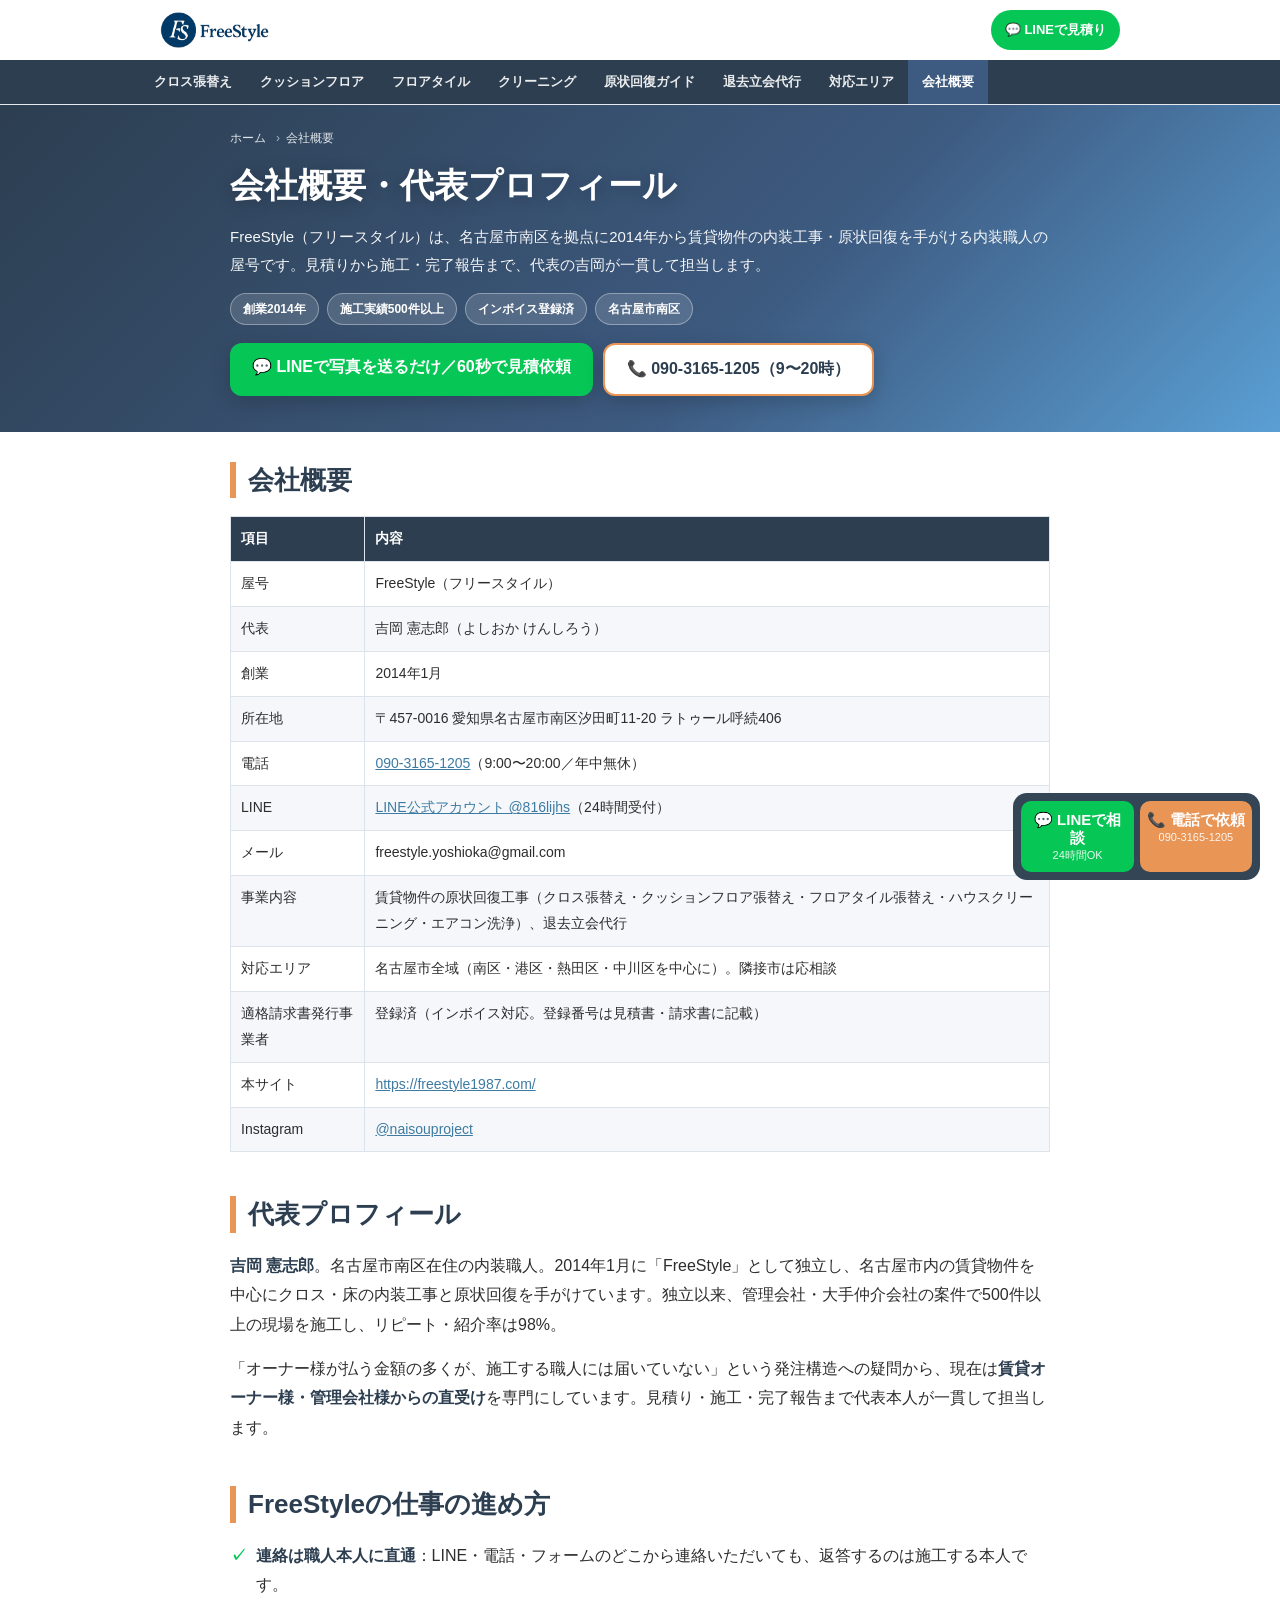
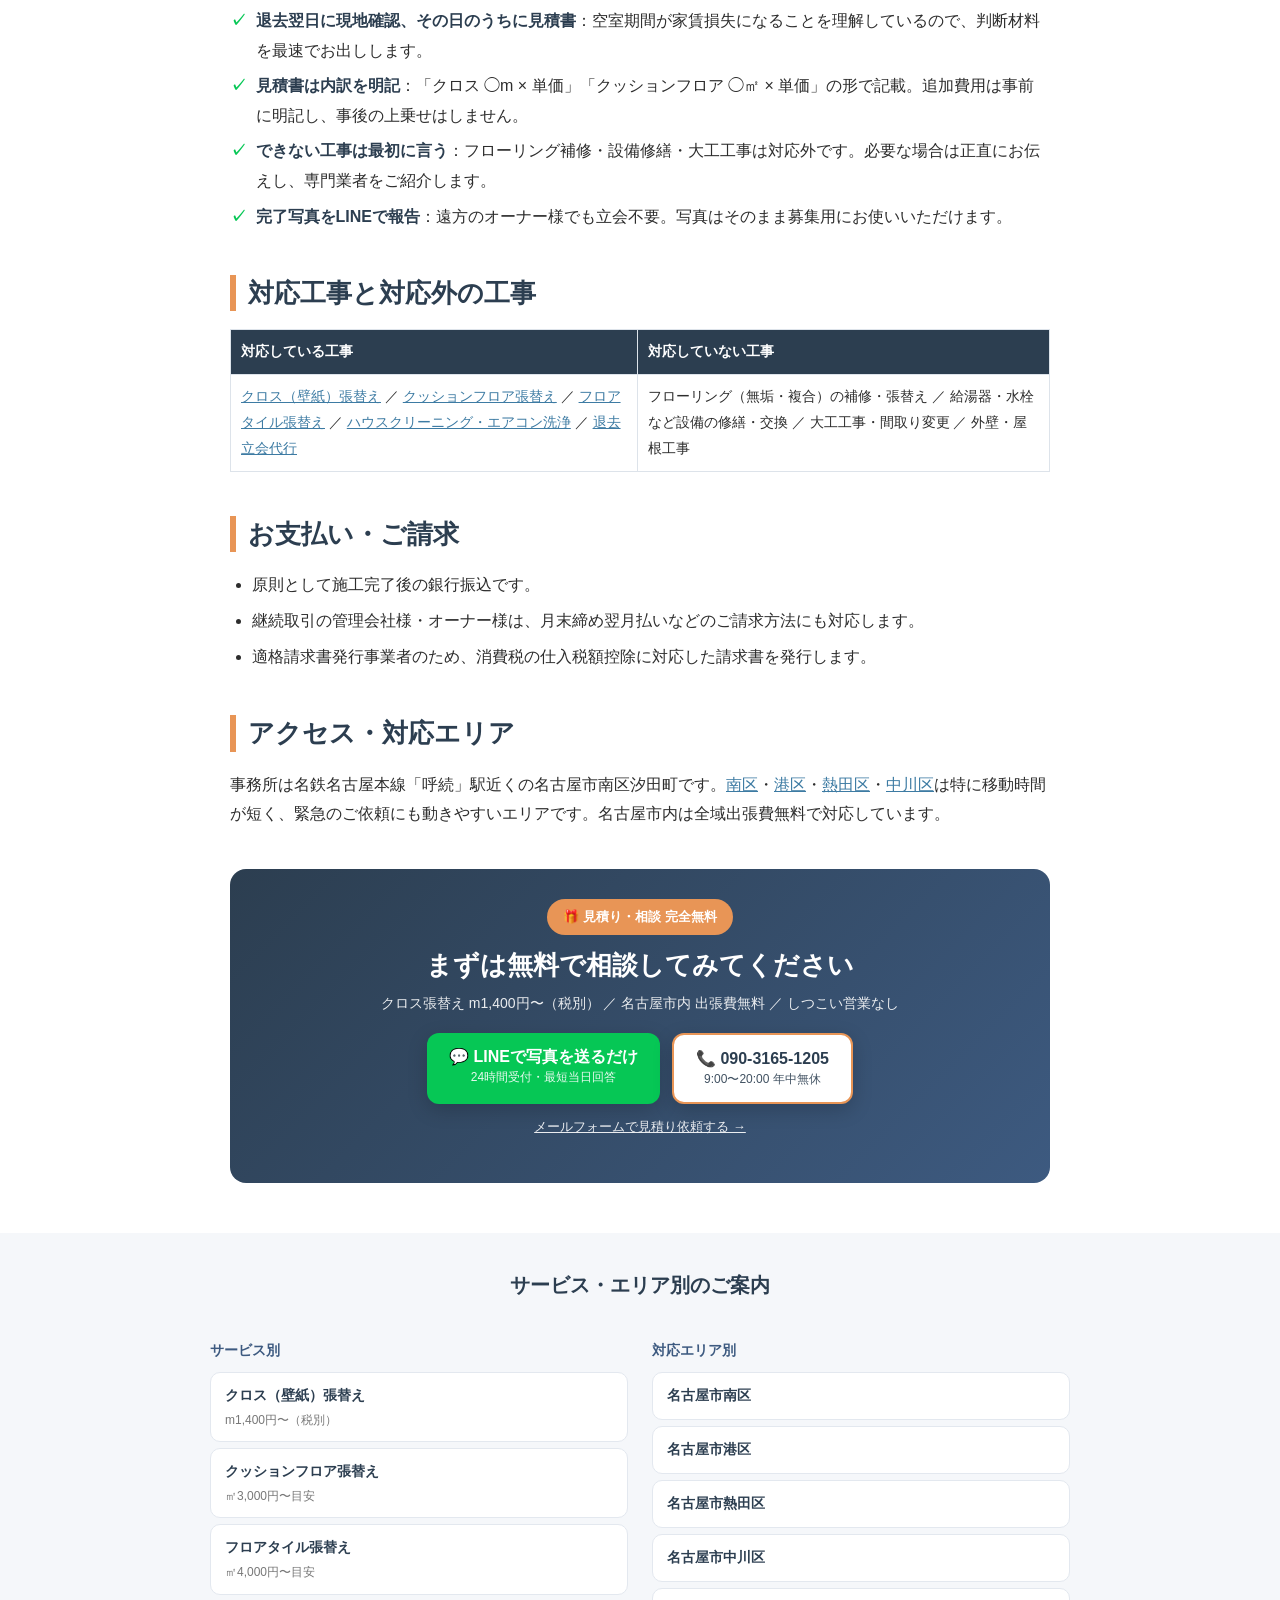
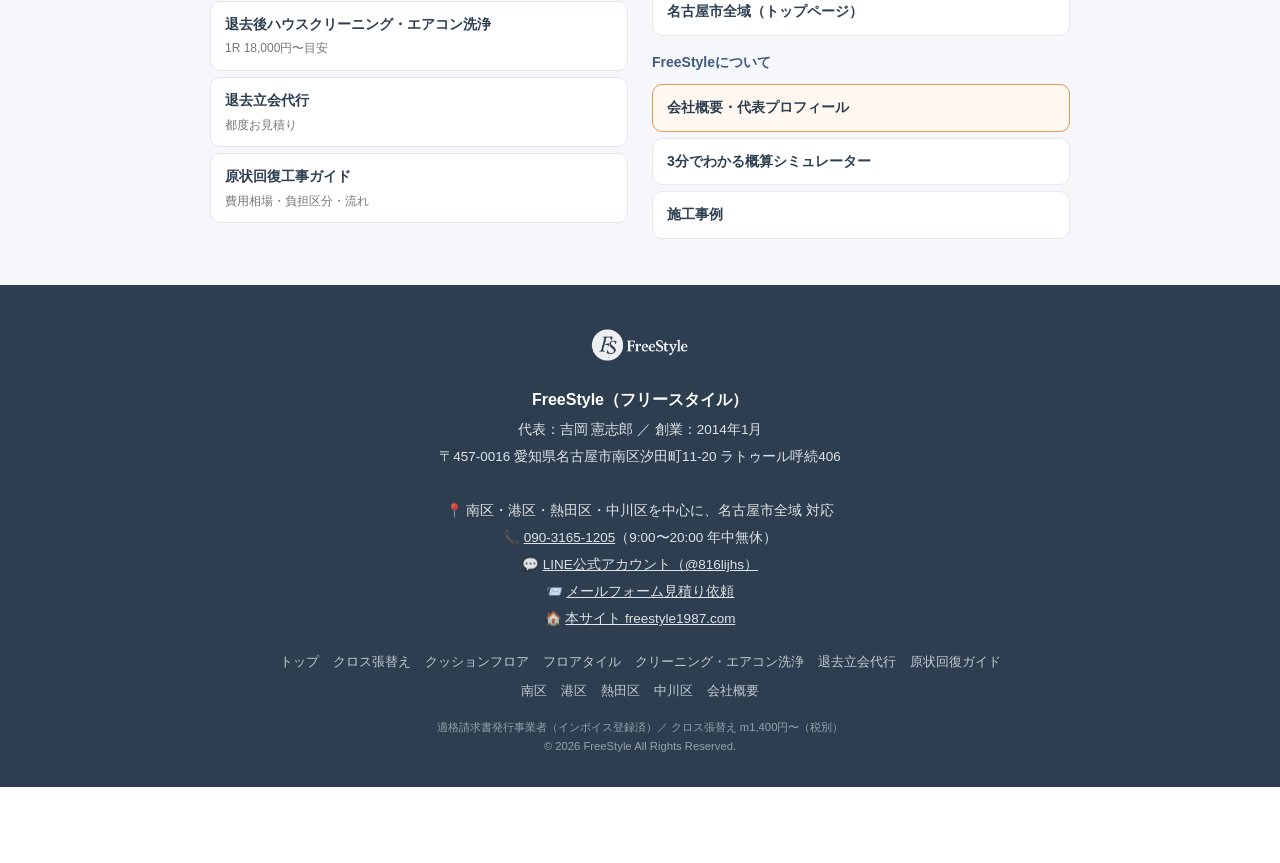
==== company/index.html @ f237eb7a "SEO強化: 1ページ→12ページ構成へ（工事別5・原状回復ガイド・会社概要・区別4）、内部リンク/パンくず/構造化データ拡充、ロゴLCP軽量化、netlify.toml、サイト外SEO作業チェックリ" ====
<!DOCTYPE html>
<html lang="ja">
<head>
<meta charset="UTF-8">
<meta name="viewport" content="width=device-width, initial-scale=1.0">
<meta name="theme-color" content="#2c3e50">
<!-- Google tag (gtag.js) -->
<script async src="https://www.googletagmanager.com/gtag/js?id=G-MNE5F1QSGY"></script>
<script>
  window.dataLayer = window.dataLayer || [];
  function gtag(){dataLayer.push(arguments);}
  gtag('js', new Date());
  gtag('config', 'G-MNE5F1QSGY');
</script>

<title>会社概要・代表プロフィール｜FreeStyle（フリースタイル）名古屋市南区の原状回復職人</title>
<meta name="description" content="FreeStyle（フリースタイル）の会社概要。代表 吉岡憲志郎、2014年創業、名古屋市南区汐田町。賃貸オーナー・管理会社直受けのクロス張替え・クッションフロア・フロアタイル・ハウスクリーニング・退去立会代行。インボイス登録済。対応工事と対応外の工事、支払い方法を明記。">
<meta name="author" content="FreeStyle 吉岡憲志郎">
<meta name="robots" content="index,follow,max-image-preview:large">
<link rel="canonical" href="https://freestyle-nagoya.netlify.app/company/">

<meta property="og:type" content="article">
<meta property="og:locale" content="ja_JP">
<meta property="og:title" content="会社概要・代表プロフィール｜FreeStyle（フリースタイル）名古屋市南区の原状回復職人">
<meta property="og:description" content="FreeStyle（フリースタイル）の会社概要。代表 吉岡憲志郎、2014年創業、名古屋市南区汐田町。賃貸オーナー・管理会社直受けのクロス張替え・クッションフロア・フロアタイル・ハウスクリーニング・退去立会代行。インボイス登録済。対応工事と対応外の工事、支払い方法を明記。">
<meta property="og:url" content="https://freestyle-nagoya.netlify.app/company/">
<meta property="og:site_name" content="FreeStyle（フリースタイル）">
<meta property="og:image" content="https://freestyle-nagoya.netlify.app/img/og.png">
<meta property="og:image:width" content="1200">
<meta property="og:image:height" content="630">
<meta name="twitter:card" content="summary_large_image">

<link rel="icon" type="image/png" sizes="32x32" href="/img/favicon-32.png">
<link rel="icon" type="image/png" sizes="192x192" href="/img/favicon-192.png">
<link rel="apple-touch-icon" href="/img/apple-touch-icon.png">
<link rel="stylesheet" href="/assets/sub.css">

<script type="application/ld+json">
{
 "@context": "https://schema.org",
 "@type": "BreadcrumbList",
 "itemListElement": [
  {
   "@type": "ListItem",
   "position": 1,
   "name": "ホーム",
   "item": "https://freestyle-nagoya.netlify.app/"
  },
  {
   "@type": "ListItem",
   "position": 2,
   "name": "会社概要",
   "item": "https://freestyle-nagoya.netlify.app/company/"
  }
 ]
}
</script>
<script type="application/ld+json">
{
 "@context": "https://schema.org",
 "@type": "AboutPage",
 "url": "https://freestyle-nagoya.netlify.app/company/",
 "name": "会社概要・代表プロフィール｜FreeStyle",
 "mainEntity": {
  "@id": "https://freestyle-nagoya.netlify.app/#business"
 },
 "about": {
  "@type": "Person",
  "@id": "https://freestyle-nagoya.netlify.app/company/#founder",
  "name": "吉岡憲志郎",
  "jobTitle": "代表・内装職人",
  "worksFor": {
   "@id": "https://freestyle-nagoya.netlify.app/#business"
  },
  "email": "freestyle.yoshioka@gmail.com",
  "telephone": "+81-90-3165-1205",
  "address": {
   "@type": "PostalAddress",
   "addressLocality": "名古屋市南区",
   "addressRegion": "愛知県",
   "postalCode": "457-0016",
   "addressCountry": "JP"
  }
 }
}
</script>

</head>
<body>

<header class="site-header">
  <div class="site-header-inner">
    <a href="/" class="brand"><img src="/img/logo-sm.png" alt="FreeStyle（フリースタイル）名古屋の原状回復・クロス張替え" width="347" height="114"></a>
    <a href="https://line.me/R/ti/p/%40816lijhs" class="hdr-line" onclick="gtag('event','line_click',{location:'header'})">💬 LINEで見積り</a>
  </div>
  <nav class="site-nav" aria-label="サイト内ナビゲーション"><div class="site-nav-inner"><a href="/cross/">クロス張替え</a><a href="/cushion-floor/">クッションフロア</a><a href="/floor-tile/">フロアタイル</a><a href="/house-cleaning/">クリーニング</a><a href="/genjo-kaifuku/">原状回復ガイド</a><a href="/tachiai/">退去立会代行</a><a href="/area/minami/">対応エリア</a><a href="/company/" class=active>会社概要</a></div></nav>
</header>

<main>
<div class="page-hero">
  <div class="wrap">
    <nav class="breadcrumb" aria-label="パンくずリスト"><ol><li><a href="/">ホーム</a></li><li aria-current="page">会社概要</li></ol></nav>
    <h1>会社概要・代表プロフィール</h1>
    <p class="lead">FreeStyle（フリースタイル）は、名古屋市南区を拠点に2014年から賃貸物件の内装工事・原状回復を手がける内装職人の屋号です。見積りから施工・完了報告まで、代表の吉岡が一貫して担当します。</p>
    <div class="hero-tags"><span>創業2014年</span><span>施工実績500件以上</span><span>インボイス登録済</span><span>名古屋市南区</span></div>
    <div class="hero-cta">
      <a href="https://line.me/R/ti/p/%40816lijhs" class="btn-line" onclick="gtag('event','line_click',{location:'subpage_hero'})">💬 LINEで写真を送るだけ／60秒で見積依頼</a>
      <a href="tel:09031651205" class="btn-tel" onclick="gtag('event','tel_click',{location:'subpage_hero'})">📞 090-3165-1205（9〜20時）</a>
    </div>
  </div>
</div>
<article class="wrap content">

<h2>会社概要</h2>
<div class="tbl-wrap"><table><thead><tr><th>項目</th><th>内容</th></tr></thead><tbody><tr><td>屋号</td><td>FreeStyle（フリースタイル）</td></tr><tr><td>代表</td><td>吉岡 憲志郎（よしおか けんしろう）</td></tr><tr><td>創業</td><td>2014年1月</td></tr><tr><td>所在地</td><td>〒457-0016 愛知県名古屋市南区汐田町11-20 ラトゥール呼続406</td></tr><tr><td>電話</td><td><a href="tel:09031651205">090-3165-1205</a>（9:00〜20:00／年中無休）</td></tr><tr><td>LINE</td><td><a href="https://line.me/R/ti/p/%40816lijhs">LINE公式アカウント @816lijhs</a>（24時間受付）</td></tr><tr><td>メール</td><td>freestyle.yoshioka@gmail.com</td></tr><tr><td>事業内容</td><td>賃貸物件の原状回復工事（クロス張替え・クッションフロア張替え・フロアタイル張替え・ハウスクリーニング・エアコン洗浄）、退去立会代行</td></tr><tr><td>対応エリア</td><td>名古屋市全域（南区・港区・熱田区・中川区を中心に）。隣接市は応相談</td></tr><tr><td>適格請求書発行事業者</td><td>登録済（インボイス対応。登録番号は見積書・請求書に記載）</td></tr><tr><td>本サイト</td><td><a href="https://freestyle1987.com/" target="_blank" rel="noopener">https://freestyle1987.com/</a></td></tr><tr><td>Instagram</td><td><a href="https://www.instagram.com/naisouproject/" target="_blank" rel="noopener">@naisouproject</a></td></tr></tbody></table></div>

<h2>代表プロフィール</h2>
<p><strong>吉岡 憲志郎</strong>。名古屋市南区在住の内装職人。2014年1月に「FreeStyle」として独立し、名古屋市内の賃貸物件を中心にクロス・床の内装工事と原状回復を手がけています。独立以来、管理会社・大手仲介会社の案件で500件以上の現場を施工し、リピート・紹介率は98%。</p>
<p>「オーナー様が払う金額の多くが、施工する職人には届いていない」という発注構造への疑問から、現在は<strong>賃貸オーナー様・管理会社様からの直受け</strong>を専門にしています。見積り・施工・完了報告まで代表本人が一貫して担当します。</p>

<h2>FreeStyleの仕事の進め方</h2>
<ul class="check-list">
  <li><strong>連絡は職人本人に直通</strong>：LINE・電話・フォームのどこから連絡いただいても、返答するのは施工する本人です。</li>
  <li><strong>退去翌日に現地確認、その日のうちに見積書</strong>：空室期間が家賃損失になることを理解しているので、判断材料を最速でお出しします。</li>
  <li><strong>見積書は内訳を明記</strong>：「クロス ◯m × 単価」「クッションフロア ◯㎡ × 単価」の形で記載。追加費用は事前に明記し、事後の上乗せはしません。</li>
  <li><strong>できない工事は最初に言う</strong>：フローリング補修・設備修繕・大工工事は対応外です。必要な場合は正直にお伝えし、専門業者をご紹介します。</li>
  <li><strong>完了写真をLINEで報告</strong>：遠方のオーナー様でも立会不要。写真はそのまま募集用にお使いいただけます。</li>
</ul>

<h2>対応工事と対応外の工事</h2>
<div class="tbl-wrap"><table><thead><tr><th>対応している工事</th><th>対応していない工事</th></tr></thead><tbody><tr><td><a href="/cross/">クロス（壁紙）張替え</a> ／ <a href="/cushion-floor/">クッションフロア張替え</a> ／ <a href="/floor-tile/">フロアタイル張替え</a> ／ <a href="/house-cleaning/">ハウスクリーニング・エアコン洗浄</a> ／ <a href="/tachiai/">退去立会代行</a></td><td>フローリング（無垢・複合）の補修・張替え ／ 給湯器・水栓など設備の修繕・交換 ／ 大工工事・間取り変更 ／ 外壁・屋根工事</td></tr></tbody></table></div>

<h2>お支払い・ご請求</h2>
<ul>
  <li>原則として施工完了後の銀行振込です。</li>
  <li>継続取引の管理会社様・オーナー様は、月末締め翌月払いなどのご請求方法にも対応します。</li>
  <li>適格請求書発行事業者のため、消費税の仕入税額控除に対応した請求書を発行します。</li>
</ul>

<h2>アクセス・対応エリア</h2>
<p>事務所は名鉄名古屋本線「呼続」駅近くの名古屋市南区汐田町です。<a href="/area/minami/">南区</a>・<a href="/area/minato/">港区</a>・<a href="/area/atsuta/">熱田区</a>・<a href="/area/nakagawa/">中川区</a>は特に移動時間が短く、緊急のご依頼にも動きやすいエリアです。名古屋市内は全域出張費無料で対応しています。</p>



<div class="cta-box">
  <div class="cta-badge">🎁 見積り・相談 完全無料</div>
  <h2>まずは無料で相談してみてください</h2>
  <p>クロス張替え m1,400円〜（税別） ／ 名古屋市内 出張費無料 ／ しつこい営業なし</p>
  <div class="cta-buttons">
    <a href="https://line.me/R/ti/p/%40816lijhs" class="btn-line" onclick="gtag('event','line_click',{location:'subpage_bottom'})">💬 LINEで写真を送るだけ<span>24時間受付・最短当日回答</span></a>
    <a href="tel:09031651205" class="btn-tel" onclick="gtag('event','tel_click',{location:'subpage_bottom'})">📞 090-3165-1205<span>9:00〜20:00 年中無休</span></a>
  </div>
  <p class="cta-form-link"><a href="/#contact-form">メールフォームで見積り依頼する →</a></p>
</div>

</article>

<section class="sec related">
  <h2>サービス・エリア別のご案内</h2>
  <div class="related-cols">
    <div>
      <h3>サービス別</h3>
      <ul class="link-list"><li><a href="/cross/">クロス（壁紙）張替え<small>m1,400円〜（税別）</small></a></li><li><a href="/cushion-floor/">クッションフロア張替え<small>㎡3,000円〜目安</small></a></li><li><a href="/floor-tile/">フロアタイル張替え<small>㎡4,000円〜目安</small></a></li><li><a href="/house-cleaning/">退去後ハウスクリーニング・エアコン洗浄<small>1R 18,000円〜目安</small></a></li><li><a href="/tachiai/">退去立会代行<small>都度お見積り</small></a></li>
        <li><a href="/genjo-kaifuku/">原状回復工事ガイド<small>費用相場・負担区分・流れ</small></a></li>
      </ul>
    </div>
    <div>
      <h3>対応エリア別</h3>
      <ul class="link-list"><li><a href="/area/minami/">名古屋市南区</a></li><li><a href="/area/minato/">名古屋市港区</a></li><li><a href="/area/atsuta/">名古屋市熱田区</a></li><li><a href="/area/nakagawa/">名古屋市中川区</a></li>
        <li><a href="/">名古屋市全域（トップページ）</a></li>
      </ul>
      <h3>FreeStyleについて</h3>
      <ul class="link-list">
        <li><a href="/company/" class=current>会社概要・代表プロフィール</a></li>
        <li><a href="/#simulator">3分でわかる概算シミュレーター</a></li>
        <li><a href="/#works">施工事例</a></li>
      </ul>
    </div>
  </div>
</section>

</main>

<footer>
  <a href="/"><img src="/img/logo-sm.png" alt="FreeStyle" class="footer-logo" width="347" height="114"></a><br>
  <strong>FreeStyle（フリースタイル）</strong><br>
  代表：吉岡 憲志郎 ／ 創業：2014年1月<br>
  〒457-0016 愛知県名古屋市南区汐田町11-20 ラトゥール呼続406<br><br>
  📍 南区・港区・熱田区・中川区を中心に、名古屋市全域 対応<br>
  📞 <a href="tel:09031651205">090-3165-1205</a>（9:00〜20:00 年中無休）<br>
  💬 <a href="https://line.me/R/ti/p/%40816lijhs">LINE公式アカウント（@816lijhs）</a><br>
  📨 <a href="/#contact-form">メールフォーム見積り依頼</a><br>
  🏠 <a href="https://freestyle1987.com/" target="_blank" rel="noopener">本サイト freestyle1987.com</a><br>
  <nav class="footer-nav" aria-label="フッターナビゲーション">
    <a href="/">トップ</a>
    <a href="/cross/">クロス張替え</a>
    <a href="/cushion-floor/">クッションフロア</a>
    <a href="/floor-tile/">フロアタイル</a>
    <a href="/house-cleaning/">クリーニング・エアコン洗浄</a>
    <a href="/tachiai/">退去立会代行</a>
    <a href="/genjo-kaifuku/">原状回復ガイド</a>
    <a href="/area/minami/">南区</a>
    <a href="/area/minato/">港区</a>
    <a href="/area/atsuta/">熱田区</a>
    <a href="/area/nakagawa/">中川区</a>
    <a href="/company/">会社概要</a>
  </nav>
  <small>適格請求書発行事業者（インボイス登録済）／ クロス張替え m1,400円〜（税別）<br>© 2026 FreeStyle All Rights Reserved.</small>
</footer>

<div class="sticky-cta">
  <a href="https://line.me/R/ti/p/%40816lijhs" class="sticky-line" onclick="gtag('event','line_click',{location:'sticky_bar'})">💬 LINEで相談<span>24時間OK</span></a>
  <a href="tel:09031651205" class="sticky-tel" onclick="gtag('event','tel_click',{location:'sticky_bar'})">📞 電話で依頼<span>090-3165-1205</span></a>
</div>

<script>
(function() {
  document.querySelectorAll('.faq-item').forEach(function(item) {
    var q = item.querySelector('.faq-q');
    if (!q) return;
    q.setAttribute('role', 'button');
    q.setAttribute('tabindex', '0');
    q.setAttribute('aria-expanded', item.classList.contains('open') ? 'true' : 'false');
    function toggle() {
      var open = item.classList.toggle('open');
      q.setAttribute('aria-expanded', open ? 'true' : 'false');
    }
    q.addEventListener('click', toggle);
    q.addEventListener('keydown', function(e) {
      if (e.key === 'Enter' || e.key === ' ') { e.preventDefault(); toggle(); }
    });
  });
})();
</script>

</body>
</html>
---- assets/sub.css ----
/* FreeStyle サブページ共通スタイル（トップページ index.html とは独立） */
* { margin: 0; padding: 0; box-sizing: border-box; }
:root {
  --primary: #5a9fd4;
  --primary-dark: #3d7ba3;
  --accent: #e89556;
  --accent-dark: #c87a3e;
  --dark: #2c3e50;
  --navy: #3d5a80;
  --light: #f5f7fa;
  --white: #ffffff;
  --text: #2d2d2d;
  --line: #06c755;
}
html { scroll-behavior: smooth; }
body {
  font-family: 'Hiragino Kaku Gothic ProN', 'Meiryo', sans-serif;
  color: var(--text);
  line-height: 1.85;
  background: var(--white);
  padding-bottom: calc(76px + env(safe-area-inset-bottom));
}
img { max-width: 100%; height: auto; }
a { color: var(--primary-dark); }
.wrap { max-width: 860px; margin: 0 auto; padding: 0 20px; }

/* header */
.site-header { background: var(--white); border-bottom: 1px solid #e6eaf0; position: sticky; top: 0; z-index: 50; }
.site-header-inner { max-width: 1000px; margin: 0 auto; padding: 10px 20px; display: flex; align-items: center; justify-content: space-between; gap: 12px; }
.brand img { height: 36px; width: auto; display: block; }
.hdr-line { background: var(--line); color: #fff; text-decoration: none; font-weight: bold; font-size: 13px; padding: 8px 14px; border-radius: 999px; white-space: nowrap; }
.site-nav { background: var(--dark); }
.site-nav-inner { max-width: 1000px; margin: 0 auto; display: flex; overflow-x: auto; -webkit-overflow-scrolling: touch; scrollbar-width: none; }
.site-nav-inner::-webkit-scrollbar { display: none; }
.site-nav a { color: #fff; text-decoration: none; font-size: 13px; font-weight: bold; padding: 10px 14px; white-space: nowrap; opacity: 0.9; }
.site-nav a.active, .site-nav a:hover { background: var(--navy); opacity: 1; }

/* hero */
.page-hero { background: linear-gradient(135deg, #2c3e50 0%, #3d5a80 60%, #5a9fd4 100%); color: #fff; padding: 22px 0 36px; }
.breadcrumb ol { list-style: none; display: flex; flex-wrap: wrap; gap: 4px; font-size: 12px; opacity: 0.85; margin-bottom: 14px; }
.breadcrumb li + li::before { content: '›'; margin: 0 6px; opacity: 0.7; }
.breadcrumb a { color: #fff; text-decoration: none; }
.page-hero h1 { font-size: clamp(22px, 4.6vw, 34px); font-weight: 900; line-height: 1.35; margin-bottom: 14px; text-shadow: 0 2px 16px rgba(0,0,0,0.25); }
.page-hero .lead { font-size: 15px; opacity: 0.95; margin-bottom: 14px; }
.hero-tags { display: flex; flex-wrap: wrap; gap: 8px; margin-bottom: 18px; }
.hero-tags span { background: rgba(255,255,255,0.14); border: 1px solid rgba(255,255,255,0.35); border-radius: 999px; font-size: 12px; font-weight: bold; padding: 4px 12px; }
.hero-cta { display: flex; flex-wrap: wrap; gap: 10px; }

/* buttons */
.btn-line, .btn-tel {
  display: inline-block; text-decoration: none; font-weight: 900; border-radius: 12px;
  padding: 14px 22px; font-size: 16px; line-height: 1.3; text-align: center;
  box-shadow: 0 6px 20px rgba(0,0,0,0.18); transition: transform .15s;
}
.btn-line { background: var(--line); color: #fff; }
.btn-tel { background: #fff; color: var(--dark); border: 2px solid var(--accent); }
.btn-line:hover, .btn-tel:hover { transform: translateY(-2px); }
.btn-line span, .btn-tel span { display: block; font-size: 12px; font-weight: normal; opacity: 0.9; margin-top: 2px; }

/* content */
.content { padding: 30px 20px 10px; }
.content h2 { font-size: clamp(20px, 3.6vw, 26px); font-weight: 900; color: var(--dark); border-left: 6px solid var(--accent); padding-left: 12px; margin: 44px 0 18px; line-height: 1.4; }
.content h2:first-child { margin-top: 0; }
.content h3 { font-size: 17px; font-weight: 900; color: var(--navy); margin: 26px 0 10px; }
.content p { margin-bottom: 14px; }
.content ul, .content ol { margin: 0 0 16px 1.4em; }
.content li { margin-bottom: 6px; }
.content strong { color: var(--dark); }
.content .em { color: var(--accent-dark); font-weight: bold; }
.point { background: var(--light); border-left: 4px solid var(--primary); padding: 14px 16px; border-radius: 0 10px 10px 0; margin: 16px 0 20px; font-size: 14.5px; }
.note { font-size: 13px; color: #666; }
.price-big { background: #fff8f0; border: 2px solid var(--accent); border-radius: 14px; padding: 18px 20px; text-align: center; margin: 12px 0 20px; }
.price-big .v { font-size: clamp(30px, 7vw, 44px); font-weight: 900; color: var(--accent-dark); line-height: 1.1; }
.price-big .v small { font-size: 16px; }
.price-big .s { font-size: 13px; color: #666; margin-top: 6px; }
.tbl-wrap { overflow-x: auto; margin: 10px 0 6px; }
table { border-collapse: collapse; width: 100%; font-size: 14px; min-width: 420px; }
th, td { border: 1px solid #dde3ea; padding: 9px 10px; text-align: left; vertical-align: top; }
th { background: var(--dark); color: #fff; font-weight: bold; white-space: nowrap; }
tbody tr:nth-child(even) td { background: var(--light); }
.tbl-note { font-size: 12.5px; color: #666; margin-bottom: 18px; }
.check-list { list-style: none; margin-left: 0 !important; }
.check-list li { padding-left: 1.6em; position: relative; }
.check-list li::before { content: '✓'; color: var(--line); font-weight: 900; position: absolute; left: 0; }
.steps { counter-reset: step; list-style: none; margin-left: 0 !important; }
.steps li { counter-increment: step; position: relative; padding-left: 44px; margin-bottom: 14px; }
.steps li::before { content: counter(step); position: absolute; left: 0; top: 2px; width: 30px; height: 30px; border-radius: 50%; background: var(--accent); color: #fff; font-weight: 900; display: flex; align-items: center; justify-content: center; font-size: 15px; }
.works-grid { display: grid; grid-template-columns: repeat(auto-fill, minmax(200px, 1fr)); gap: 14px; margin: 10px 0 20px; }
.works-grid figure { background: var(--light); border-radius: 12px; overflow: hidden; }
.works-grid img { width: 100%; aspect-ratio: 4/3; object-fit: cover; display: block; }
.works-grid figcaption { font-size: 12.5px; padding: 8px 10px; color: #444; }
.compare { display: grid; grid-template-columns: 1fr 1fr; gap: 14px; margin: 10px 0 20px; }
.compare > div { border-radius: 12px; padding: 16px; font-size: 14px; }
.compare .bad { background: #fdf1ec; border: 1px solid #f3c9b8; }
.compare .good { background: #eefbf2; border: 1px solid #b9ebc8; }
.compare h4 { margin-bottom: 8px; font-size: 15px; }
@media (max-width: 600px) { .compare { grid-template-columns: 1fr; } }

/* FAQ */
.faq-list { margin-top: 10px; }
.faq-item { border: 1px solid #e3e8ef; border-radius: 12px; margin-bottom: 10px; background: #fff; }
.faq-q { display: flex; gap: 10px; align-items: flex-start; padding: 14px 16px; font-weight: bold; cursor: pointer; }
.faq-q::before { content: 'Q'; color: var(--accent); font-weight: 900; font-size: 18px; flex-shrink: 0; line-height: 1.3; }
.faq-q::after { content: '+'; margin-left: auto; color: var(--primary-dark); font-weight: 900; font-size: 20px; line-height: 1; }
.faq-item.open .faq-q::after { content: '−'; }
.faq-item:not(.open) .faq-a { display: none; }
.faq-a { padding: 0 16px 16px 40px; font-size: 14.5px; color: #444; }

/* CTA */
.cta-box { background: linear-gradient(135deg, #2c3e50 0%, #3d5a80 100%); color: #fff; border-radius: 16px; padding: 30px 22px; text-align: center; margin: 40px 0 10px; }
.cta-badge { display: inline-block; background: var(--accent); color: #fff; font-weight: 900; border-radius: 999px; padding: 6px 16px; font-size: 13px; margin-bottom: 12px; }
.cta-box h2 { color: #fff; border: none; padding: 0; margin: 0 0 8px; font-size: clamp(20px, 4vw, 26px); }
.cta-box p { font-size: 14px; opacity: 0.9; }
.cta-buttons { display: flex; flex-wrap: wrap; justify-content: center; gap: 12px; margin: 16px 0 10px; }
.cta-form-link a { color: #fff; font-size: 13px; }

/* related */
.related { background: var(--light); padding: 34px 20px 40px; margin-top: 30px; }
.related h2 { text-align: center; font-size: 20px; font-weight: 900; color: var(--dark); margin-bottom: 20px; }
.related h3 { font-size: 14px; color: var(--navy); margin: 14px 0 8px; }
.related-cols { max-width: 860px; margin: 0 auto; display: grid; grid-template-columns: 1fr 1fr; gap: 24px; }
@media (max-width: 640px) { .related-cols { grid-template-columns: 1fr; } }
.link-list { list-style: none; }
.link-list li { margin-bottom: 6px; }
.link-list a { display: block; background: #fff; border: 1px solid #e3e8ef; border-radius: 10px; padding: 10px 14px; text-decoration: none; color: var(--dark); font-weight: bold; font-size: 14px; }
.link-list a small { display: block; font-weight: normal; font-size: 12px; color: #777; }
.link-list a.current { border-color: var(--accent); background: #fff8f0; }
.link-list a:hover { border-color: var(--primary); }

/* footer */
footer { background: var(--dark); color: rgba(255,255,255,0.85); text-align: center; padding: 44px 20px 30px; font-size: 13.5px; line-height: 2; }
footer a { color: inherit; text-decoration: underline; }
footer strong { color: #fff; font-size: 16px; }
footer .footer-logo { height: 32px; width: auto; filter: brightness(0) invert(1); opacity: 0.92; display: inline-block; margin-bottom: 14px; }
.footer-nav { display: flex; flex-wrap: wrap; justify-content: center; gap: 4px 14px; margin: 18px auto 14px; max-width: 760px; font-size: 12.5px; }
.footer-nav a { text-decoration: none; opacity: 0.85; }
.footer-nav a:hover { text-decoration: underline; opacity: 1; }
footer small { opacity: 0.6; display: block; line-height: 1.7; }

/* sticky cta */
.sticky-cta { position: fixed; left: 0; right: 0; bottom: 0; display: flex; gap: 6px; padding: 8px 8px calc(8px + env(safe-area-inset-bottom)); background: rgba(44,62,80,0.96); z-index: 60; }
.sticky-cta a { flex: 1; text-align: center; color: #fff; text-decoration: none; font-weight: 900; font-size: 15px; padding: 10px 6px; border-radius: 10px; line-height: 1.2; }
.sticky-cta .sticky-line { background: var(--line); }
.sticky-cta .sticky-tel { background: var(--accent); }
.sticky-cta a span { font-size: 11px; font-weight: normal; opacity: 0.9; display: block; margin-top: 2px; }
@media (min-width: 900px) { .sticky-cta { max-width: 520px; left: auto; right: 20px; bottom: 20px; border-radius: 14px; } }
@media (prefers-reduced-motion: reduce) { html { scroll-behavior: auto; } .btn-line, .btn-tel { transition: none; } }
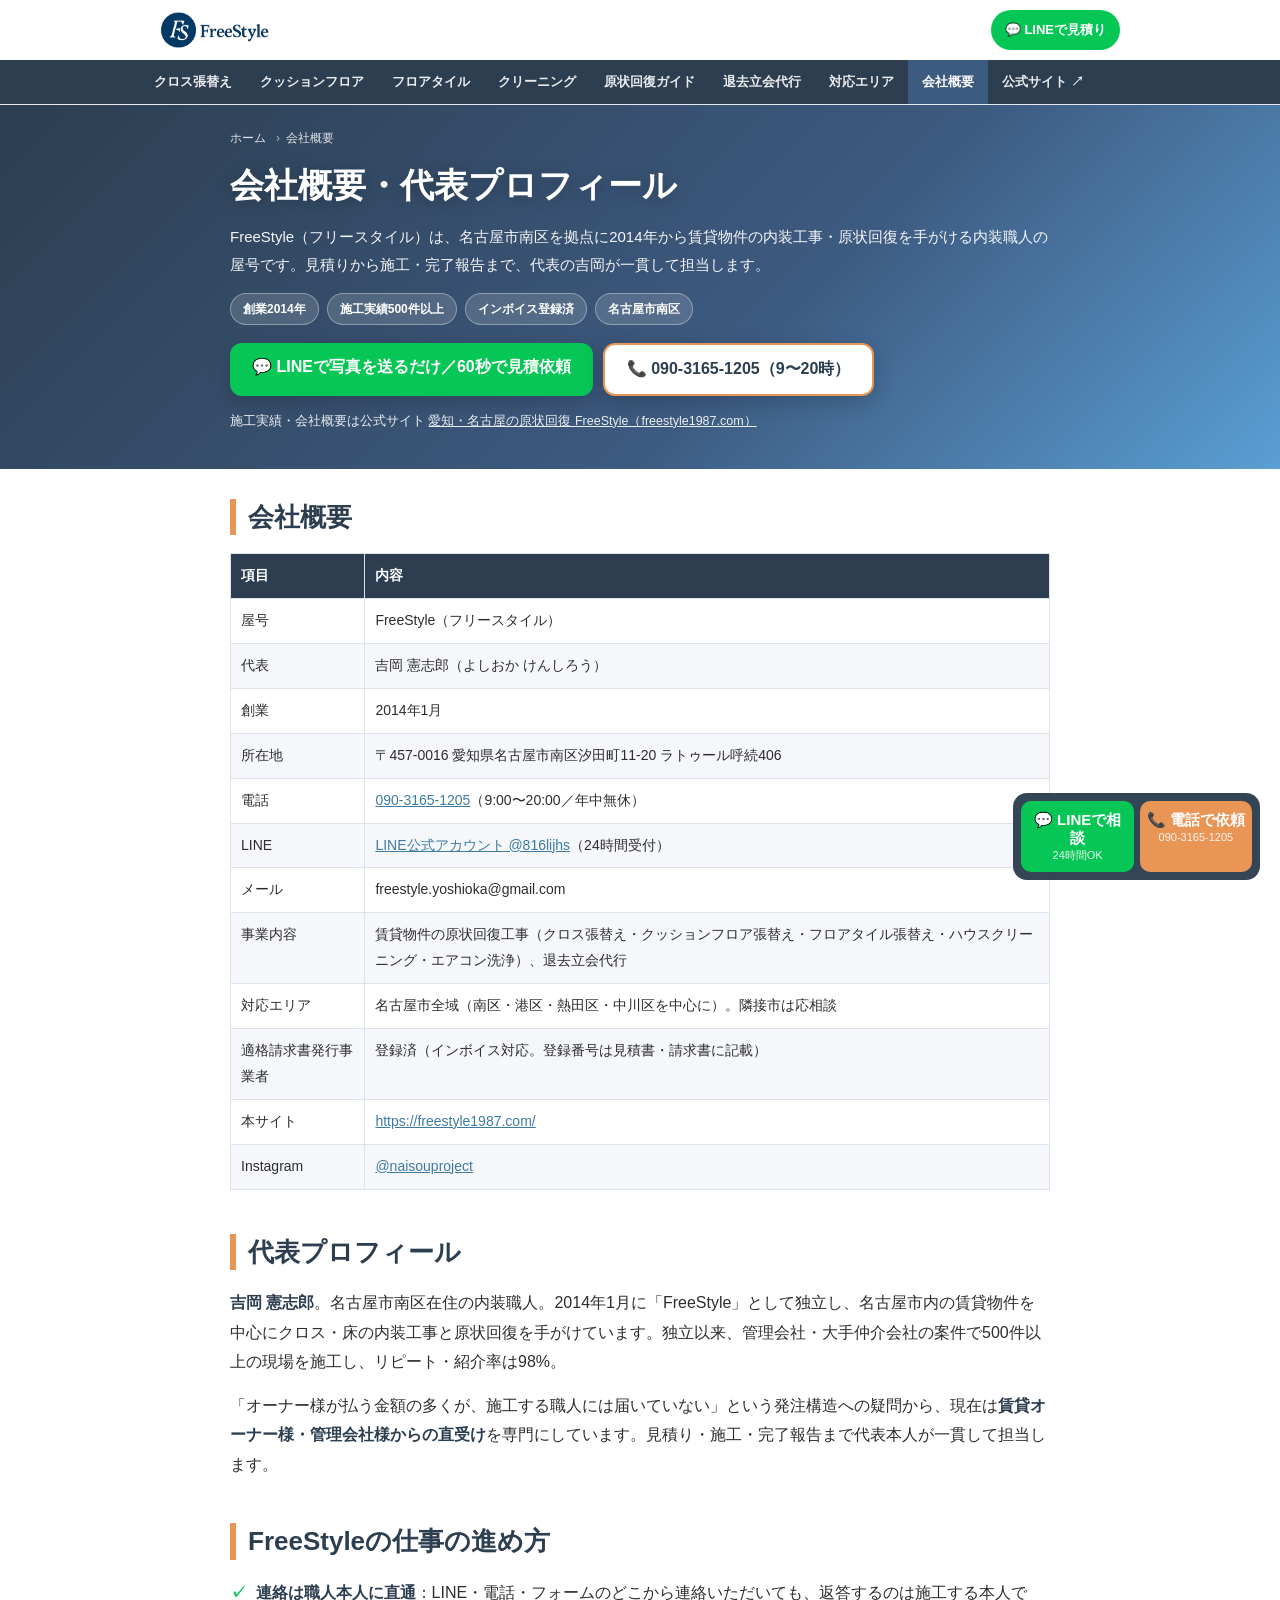
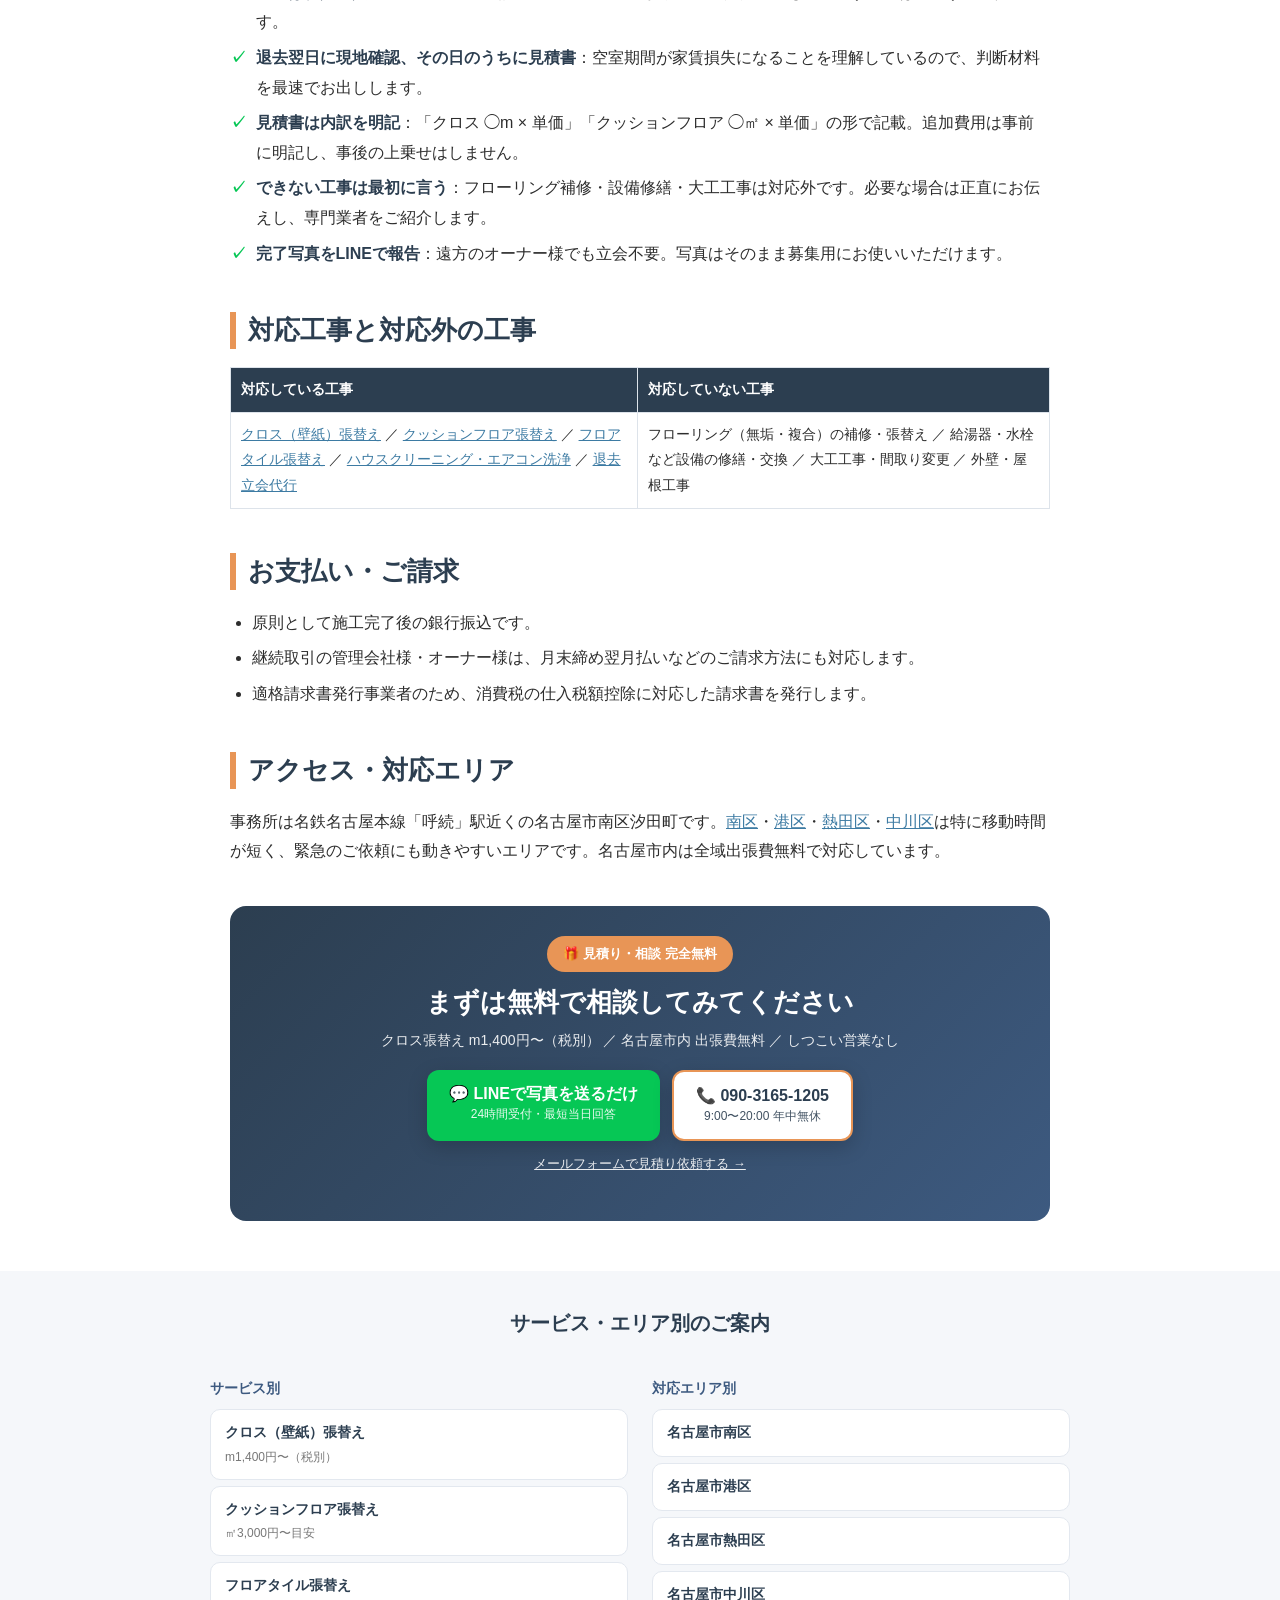
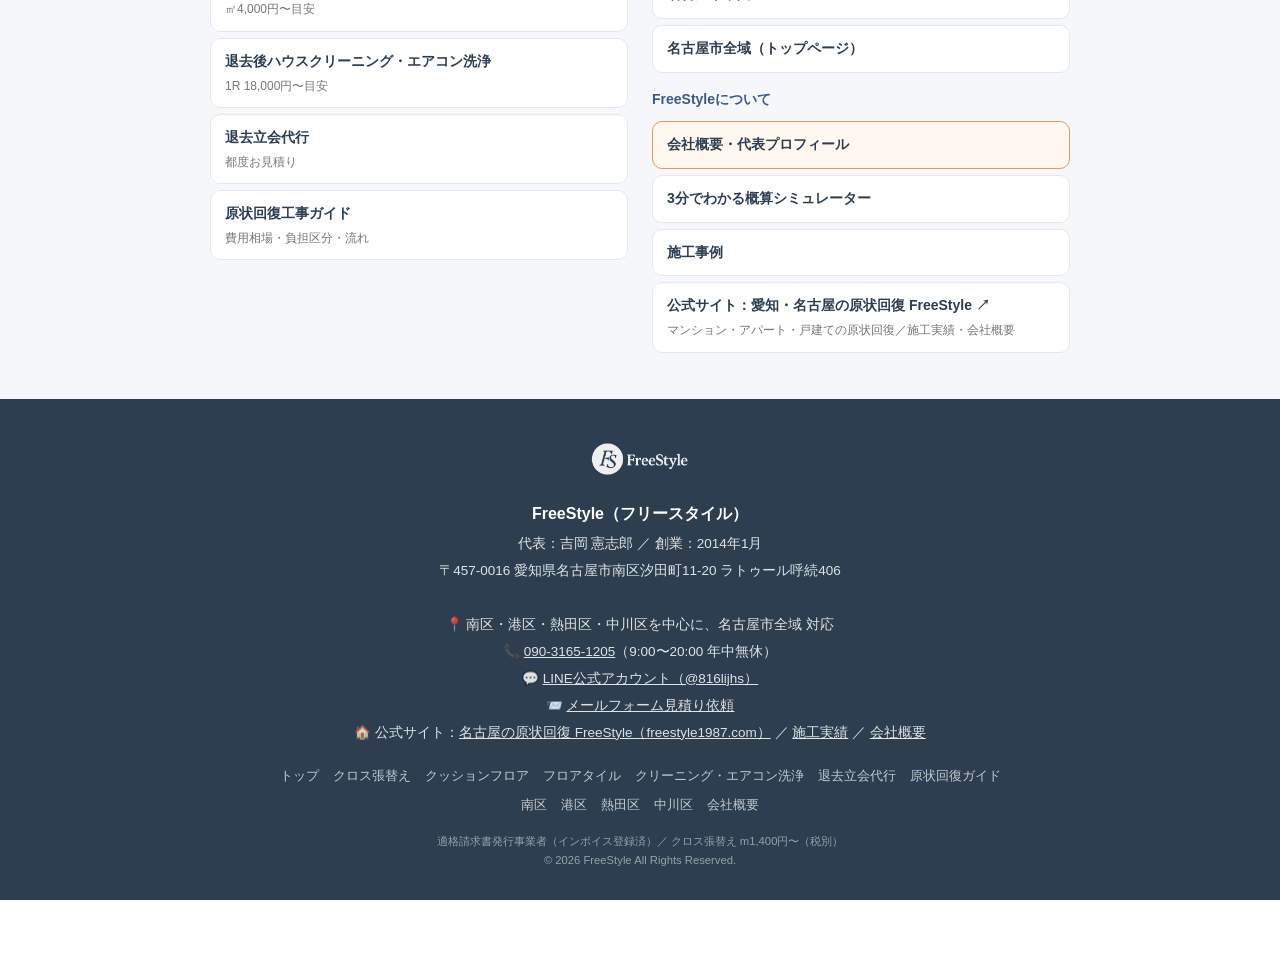
==== commit c2d9095f: "本サイト(freestyle1987.com)支援サイト化: 全12ページから本サイトへキーワード入りリンク、構造化データのurlを本サイトに変更、チェックリストを本サイト上位表示向けに書き直し - " ====
--- a/company/index.html
+++ b/company/index.html
@@ -93,7 +93,7 @@
     <a href="/" class="brand"><img src="/img/logo-sm.png" alt="FreeStyle（フリースタイル）名古屋の原状回復・クロス張替え" width="347" height="114"></a>
     <a href="https://line.me/R/ti/p/%40816lijhs" class="hdr-line" onclick="gtag('event','line_click',{location:'header'})">💬 LINEで見積り</a>
   </div>
-  <nav class="site-nav" aria-label="サイト内ナビゲーション"><div class="site-nav-inner"><a href="/cross/">クロス張替え</a><a href="/cushion-floor/">クッションフロア</a><a href="/floor-tile/">フロアタイル</a><a href="/house-cleaning/">クリーニング</a><a href="/genjo-kaifuku/">原状回復ガイド</a><a href="/tachiai/">退去立会代行</a><a href="/area/minami/">対応エリア</a><a href="/company/" class=active>会社概要</a></div></nav>
+  <nav class="site-nav" aria-label="サイト内ナビゲーション"><div class="site-nav-inner"><a href="/cross/">クロス張替え</a><a href="/cushion-floor/">クッションフロア</a><a href="/floor-tile/">フロアタイル</a><a href="/house-cleaning/">クリーニング</a><a href="/genjo-kaifuku/">原状回復ガイド</a><a href="/tachiai/">退去立会代行</a><a href="/area/minami/">対応エリア</a><a href="/company/" class=active>会社概要</a><a href="https://freestyle1987.com/" target=_blank rel=noopener>公式サイト ↗</a></div></nav>
 </header>
 
 <main>
@@ -107,6 +107,7 @@
       <a href="https://line.me/R/ti/p/%40816lijhs" class="btn-line" onclick="gtag('event','line_click',{location:'subpage_hero'})">💬 LINEで写真を送るだけ／60秒で見積依頼</a>
       <a href="tel:09031651205" class="btn-tel" onclick="gtag('event','tel_click',{location:'subpage_hero'})">📞 090-3165-1205（9〜20時）</a>
     </div>
+    <p class="hero-official">施工実績・会社概要は公式サイト <a href="https://freestyle1987.com/" target="_blank" rel="noopener">愛知・名古屋の原状回復 FreeStyle（freestyle1987.com）</a></p>
   </div>
 </div>
 <article class="wrap content">
@@ -174,6 +175,7 @@
         <li><a href="/company/" class=current>会社概要・代表プロフィール</a></li>
         <li><a href="/#simulator">3分でわかる概算シミュレーター</a></li>
         <li><a href="/#works">施工事例</a></li>
+        <li><a href="https://freestyle1987.com/" target="_blank" rel="noopener">公式サイト：愛知・名古屋の原状回復 FreeStyle ↗<small>マンション・アパート・戸建ての原状回復／施工実績・会社概要</small></a></li>
       </ul>
     </div>
   </div>
@@ -190,7 +192,7 @@
   📞 <a href="tel:09031651205">090-3165-1205</a>（9:00〜20:00 年中無休）<br>
   💬 <a href="https://line.me/R/ti/p/%40816lijhs">LINE公式アカウント（@816lijhs）</a><br>
   📨 <a href="/#contact-form">メールフォーム見積り依頼</a><br>
-  🏠 <a href="https://freestyle1987.com/" target="_blank" rel="noopener">本サイト freestyle1987.com</a><br>
+  🏠 公式サイト：<a href="https://freestyle1987.com/" target="_blank" rel="noopener">名古屋の原状回復 FreeStyle（freestyle1987.com）</a> ／ <a href="https://freestyle1987.com/works/" target="_blank" rel="noopener">施工実績</a> ／ <a href="https://freestyle1987.com/company/" target="_blank" rel="noopener">会社概要</a><br>
   <nav class="footer-nav" aria-label="フッターナビゲーション">
     <a href="/">トップ</a>
     <a href="/cross/">クロス張替え</a>
--- a/assets/sub.css
+++ b/assets/sub.css
@@ -145,3 +145,5 @@
 .sticky-cta a span { font-size: 11px; font-weight: normal; opacity: 0.9; display: block; margin-top: 2px; }
 @media (min-width: 900px) { .sticky-cta { max-width: 520px; left: auto; right: 20px; bottom: 20px; border-radius: 14px; } }
 @media (prefers-reduced-motion: reduce) { html { scroll-behavior: auto; } .btn-line, .btn-tel { transition: none; } }
+.hero-official { font-size: 12.5px; opacity: 0.9; margin-top: 14px; }
+.hero-official a { color: #fff; }
